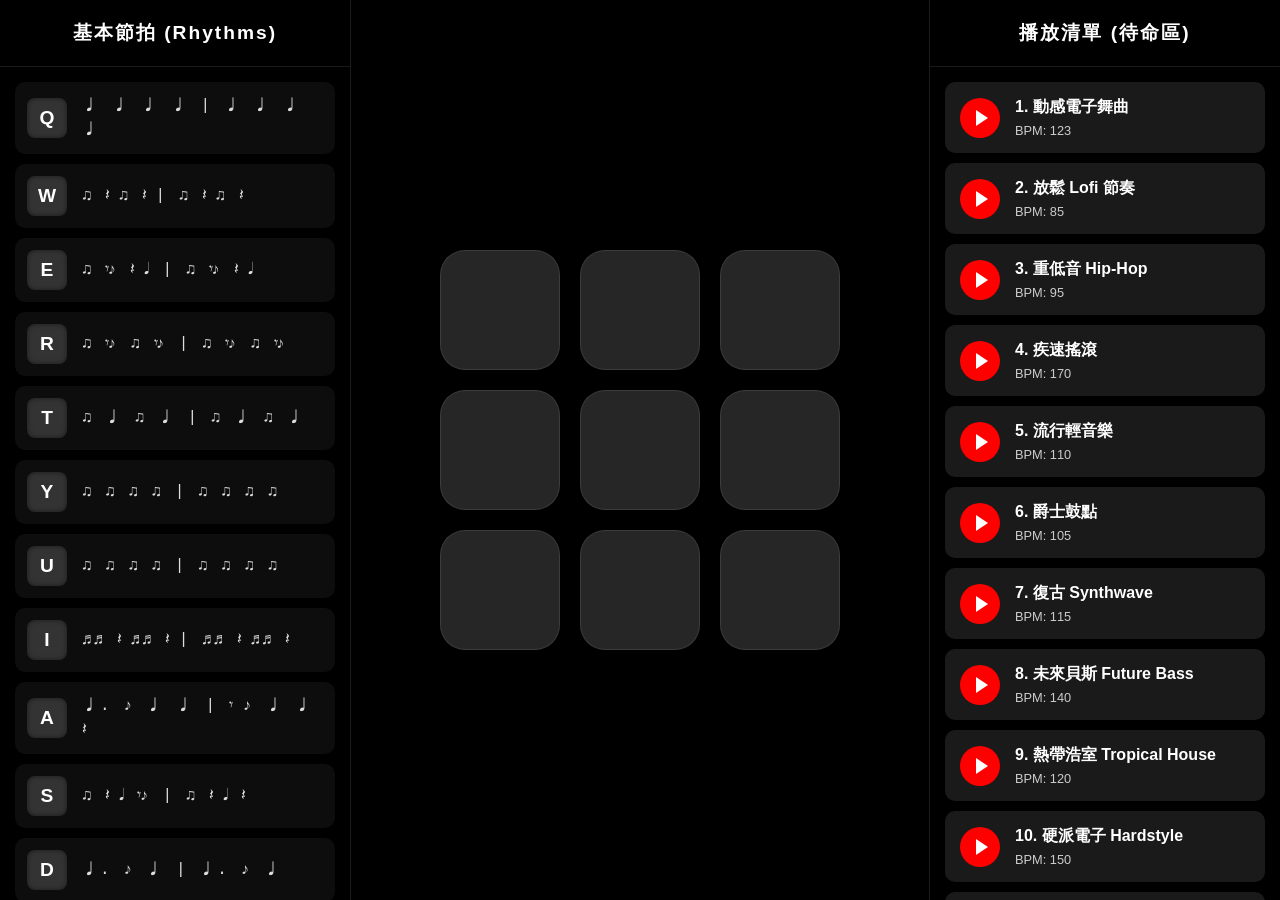
==== index.html @ 3676dd66 "Add files via upload" ====
<!DOCTYPE html>
<html lang="zh-TW">
<head>
    <meta charset="UTF-8">
    <meta name="viewport" content="width=device-width, initial-scale=1.0">
    <title>九宮格互動網頁 - Web Audio API (150% 音量增強)</title>
    <style>
        :root {
            --loop-duration: 4s; 
            --scale-unit: 0.025; 
        }

        body {
            margin: 0;
            padding: 0;
            height: 100vh;
            display: flex; 
            justify-content: space-between; 
            background-color: #000; 
            font-family: sans-serif;
            overflow: hidden;
            position: relative;
        }

        #bg-video {
            position: absolute;
            top: 50%;
            left: 50%;
            min-width: 100%;
            min-height: 100%;
            width: auto;
            height: auto;
            transform: translateX(-50%) translateY(-50%);
            z-index: -2; 
            object-fit: cover; 
        }

        .video-overlay {
            position: absolute;
            top: 0;
            left: 0;
            width: 100%;
            height: 100%;
            background-color: rgba(0, 0, 0, 0.65); 
            z-index: -1; 
        }

        .sidebar {
            width: 350px;
            background-color: rgba(0, 0, 0, 0.5);
            backdrop-filter: blur(10px);
            display: flex;
            flex-direction: column;
            z-index: 1;
        }

        .sidebar-left { border-right: 1px solid rgba(255, 255, 255, 0.1); }
        .sidebar-right { border-left: 1px solid rgba(255, 255, 255, 0.1); }

        .sidebar-header {
            padding: 20px;
            color: white;
            font-size: 1.2rem;
            font-weight: bold;
            border-bottom: 1px solid rgba(255, 255, 255, 0.1);
            text-align: center;
            letter-spacing: 2px;
        }

        .scroll-list {
            flex: 1; 
            overflow-y: auto; 
            overflow-x: hidden; 
            padding: 15px;
        }
        .scroll-list::-webkit-scrollbar { width: 8px; }
        .scroll-list::-webkit-scrollbar-thumb { background: rgba(255, 255, 255, 0.3); border-radius: 4px; }
        .scroll-list::-webkit-scrollbar-track { background: transparent; }

        .rhythm-item {
            display: flex;
            align-items: center;
            padding: 12px;
            margin-bottom: 10px;
            background-color: rgba(255, 255, 255, 0.05);
            border-radius: 10px;
        }

        .rhythm-key {
            width: 40px;
            height: 40px;
            background-color: #333; 
            color: white;           
            border-radius: 8px;
            display: flex;
            justify-content: center;
            align-items: center;
            font-weight: bold;
            font-size: 1.2rem;
            flex-shrink: 0;
            margin-right: 15px;
            transition: all 0.2s;
            box-shadow: inset 0 0 5px rgba(0,0,0,0.5);
        }

        .rhythm-notes {
            color: #ddd;
            font-size: 1rem;          
            letter-spacing: 2px;        
            white-space: normal;        
            word-wrap: break-word;      
            font-family: "Segoe UI Symbol", "Apple Symbols", "Courier New", Courier, monospace;
            line-height: 1.5;           
        }

        .playlist-item {
            display: flex; align-items: center; padding: 15px; margin-bottom: 10px;
            background-color: rgba(255, 255, 255, 0.1); border-radius: 10px; transition: 0.2s;
        }
        .playlist-item:hover { background-color: rgba(255, 255, 255, 0.2); }
        .playlist-item.armed { background-color: rgba(255, 215, 0, 0.2); border: 1px solid #FFD700; }

        .play-btn {
            width: 40px; height: 40px; background-color: #FF0000; border-radius: 50%;
            display: flex; justify-content: center; align-items: center; cursor: pointer; border: none; margin-right: 15px;
        }
        .play-btn:active { transform: scale(0.9); }
        .play-btn::after {
            content: ''; border-style: solid; border-width: 8px 0 8px 12px;
            border-color: transparent transparent transparent white; margin-left: 4px; 
        }
        .song-info { color: white; display: flex; flex-direction: column; gap: 5px; }
        .song-title { font-weight: bold; font-size: 1rem; }
        .song-bpm { font-size: 0.8rem; color: #ccc; }

        .main-workspace {
            flex: 1; 
            display: flex;
            justify-content: center;
            align-items: center;
            z-index: 1;
        }

        .grid-container { display: grid; grid-template-columns: repeat(3, 120px); grid-template-rows: repeat(3, 120px); gap: 20px; }
        .box {
            background-color: rgba(255, 255, 255, 0.15); border-radius: 25px; transition: background-color 0.1s; 
            backdrop-filter: blur(8px); border: 1px solid rgba(255, 255, 255, 0.1); 
        }
        .box.active {
            background-color: #FFD700; box-shadow: 0 0 20px rgba(255, 215, 0, 0.5); border: none;
            animation-duration: var(--loop-duration);
            animation-iteration-count: infinite;
            animation-timing-function: linear;
        }
    </style>
</head>
<body>

    <video id="bg-video" autoplay loop muted playsinline>
        <source src="background.mp4" type="video/mp4">
    </video>
    <div class="video-overlay"></div>

    <div class="sidebar sidebar-left">
        <div class="sidebar-header">基本節拍 (Rhythms)</div>
        <div class="scroll-list" id="rhythm-list-container">
        </div>
    </div>

    <div class="main-workspace">
        <div class="grid-container">
            <div class="box" id="box-1"></div><div class="box" id="box-2"></div><div class="box" id="box-3"></div>
            <div class="box" id="box-4"></div><div class="box" id="box-5"></div><div class="box" id="box-6"></div>
            <div class="box" id="box-7"></div><div class="box" id="box-8"></div><div class="box" id="box-9"></div>
        </div>
    </div>

    <div class="sidebar sidebar-right">
        <div class="sidebar-header">播放清單 (待命區)</div>
        <div class="scroll-list" id="playlist-container">
        </div>
    </div>

    <script>
        const musicData = [
            { id: 1, title: "動感電子舞曲", bpm: 123, file: "Music1.mp3" },
            { id: 2, title: "放鬆 Lofi 節奏", bpm: 85, file: "Music2.mp3" },
            { id: 3, title: "重低音 Hip-Hop", bpm: 95, file: "Music3.mp3" },
            { id: 4, title: "疾速搖滾", bpm: 170, file: "Music4.mp3" },
            { id: 5, title: "流行輕音樂", bpm: 110, file: "Music5.mp3" },
            { id: 6, title: "爵士鼓點", bpm: 105, file: "Music6.mp3" },
            { id: 7, title: "復古 Synthwave", bpm: 115, file: "Music7.mp3" },
            { id: 8, title: "未來貝斯 Future Bass", bpm: 140, file: "Music8.mp3" },
            { id: 9, title: "熱帶浩室 Tropical House", bpm: 120, file: "Music9.mp3" },
            { id: 10, title: "硬派電子 Hardstyle", bpm: 150, file: "Music10.mp3" },
            { id: 11, title: "環境音 Ambient", bpm: 70, file: "Music11.mp3" },
            { id: 12, title: "R&B 節奏", bpm: 90, file: "Music12.mp3" },
            { id: 13, title: "拉丁 Reggaeton", bpm: 98, file: "Music13.mp3" },
            { id: 14, title: "快節奏 Trance", bpm: 138, file: "Music14.mp3" },
            { id: 15, title: "原聲吉他指彈", bpm: 100, file: "Music15.mp3" }
        ];

        const rhythmData = {
            'Q': { beats: [0, 1, 2, 3, 4, 5, 6, 7], notes: "♩ ♩ ♩ ♩ | ♩ ♩ ♩ ♩" },
            'W': { beats: [0, 0.5, 2, 2.5, 4, 4.5, 6, 6.5], notes: "♫ 𝄽 ♫ 𝄽 | ♫ 𝄽 ♫ 𝄽" },
            'E': { beats: [0, 0.5, 1.5, 3, 4, 4.5, 5.5, 7], notes: "♫ 𝄾♪ 𝄽 ♩ | ♫ 𝄾♪ 𝄽 ♩" },
            'R': { beats: [0, 0.5, 1.5, 2, 2.5, 3.5, 4, 4.5, 5.5, 6, 6.5, 7.5], notes: "♫ 𝄾♪ ♫ 𝄾♪ | ♫ 𝄾♪ ♫ 𝄾♪" },
            'T': { beats: [0, 0.5, 1, 2, 2.5, 3, 4, 4.5, 5, 6, 6.5, 7], notes: "♫ ♩ ♫ ♩ | ♫ ♩ ♫ ♩" },
            'Y': { beats: [0, 0.5, 1, 2, 2.5, 3, 4, 4.5, 4, 5, 6, 6.5, 7], notes: "♫ ♫ ♫ ♫ | ♫ ♫ ♫ ♫" },
            'U': { beats: [0, 0.5, 1, 1.5, 2, 2.5, 3, 3.5, 4, 4.5, 5, 5.5, 6, 6.5, 7, 7.5], notes: "♫ ♫ ♫ ♫ | ♫ ♫ ♫ ♫" },
            'I': { beats: [0, 0.25, 0.5, 0.75, 2, 2.25, 2.5, 2.75, 4, 4.25, 4.5, 4.75, 6, 6.25, 6.5, 6.75], notes: "♬♬ 𝄽 ♬♬ 𝄽 | ♬♬ 𝄽 ♬♬ 𝄽" },

            'A': { beats: [0, 1.5, 2, 3, 4.5, 5, 6], notes: "♩. ♪ ♩ ♩ | 𝄾 ♪ ♩ ♩ 𝄽" },
            'S': { beats: [0, 0.5, 2, 3.5, 4, 4.5, 6], notes: "♫ 𝄽 ♩ 𝄾♪ | ♫ 𝄽 ♩ 𝄽" },
            'D': { beats: [0, 1.5, 2.5, 4, 5.5, 6.5], notes: "♩. ♪ ♩ | ♩. ♪ ♩" },
            'F': { beats: [0, 2, 3.5, 4, 6, 7.5], notes: "♩ 𝄽 ♩ 𝄾♪ | ♩ 𝄽 ♩ 𝄾♪" },
            'G': { beats: [0, 3, 3.5, 4.5, 5, 6], notes: "𝅗𝅥. ♫ | 𝄾 ♪ ♩ ♩ 𝄽" },
            'H': { beats: [0, 1.5, 3, 4, 5.5, 7], notes: "♩. ♩. ♩ | ♩. ♩. ♩" },
            'J': { beats: [0, 2, 4, 6], notes: "𝅗𝅥   𝅗𝅥   | 𝅗𝅥   𝅗𝅥" },
            'K': { beats: [0, 3, 4, 7], notes: "♩ 𝄽 𝄽 ♩ | ♩ 𝄽 𝄽 ♩" }
        };

        const allowedKeys = Object.keys(rhythmData); 

        function injectPatternCSS() {
            const pulseCurve = [1, 9, 6, 4, 3, 2, 2, 1, 1, 1];
            const pulseTimePoints = [0, 11, 22, 33, 44, 55, 66, 77, 88, 100];
            let css = '';

            for (const [key, data] of Object.entries(rhythmData)) {
                css += `@keyframes pattern-${key} {\n`;
                let frames = [];
                frames.push({ pct: 0, val: 1 }); 
                
                const pulseDurationPct = 100 / 16; 
                
                data.beats.forEach(beat => {
                    let startPct = (beat / 8) * 100; 
                    pulseTimePoints.forEach((p, idx) => {
                        let pct = startPct + (p / 100) * pulseDurationPct;
                        frames.push({ pct: pct, val: pulseCurve[idx] });
                    });
                });
                
                frames.push({ pct: 100, val: 1 }); 
                frames.sort((a, b) => a.pct - b.pct);
                frames.forEach(f => {
                    css += `  ${f.pct.toFixed(3)}% { transform: scale(calc(1 + (${f.val} - 1) * var(--scale-unit))); }\n`;
                });
                css += `}\n`;
            }
            const styleSheet = document.createElement("style");
            styleSheet.innerText = css;
            document.head.appendChild(styleSheet);
        }
        injectPatternCSS(); 

        const bgVideo = document.getElementById('bg-video');
        const playlistContainer = document.getElementById('playlist-container');
        const rhythmListContainer = document.getElementById('rhythm-list-container');
        
        // ==========================================
        // ▼▼▼ 新增：Web Audio API 音效引擎 ▼▼▼
        // ==========================================
        const audioCtx = new (window.AudioContext || window.webkitAudioContext)();
        let clapBuffer = null;
        let capitalBuffer = null;

        // 非同步讀取並解碼 WAV 檔案
        async function loadSound(url) {
            try {
                const response = await fetch(url);
                const arrayBuffer = await response.arrayBuffer();
                return await audioCtx.decodeAudioData(arrayBuffer);
            } catch (e) {
                console.error(`無法載入音效 ${url}:`, e);
                return null;
            }
        }

        // 預先載入兩個音效檔進記憶體
        loadSound('Clap.wav').then(buffer => clapBuffer = buffer);
        loadSound('Capital.wav').then(buffer => capitalBuffer = buffer);

        // 使用 Web Audio API 播放音效 (可突破 100% 音量，且零延遲)
        function playHit(isAccent) {
            const buffer = isAccent ? capitalBuffer : clapBuffer;
            if (!buffer) return; // 如果還沒載入完畢則忽略

            // 建立一個音源節點
            const source = audioCtx.createBufferSource();
            source.buffer = buffer;

            // 建立一個增益節點 (Gain Node) 來控制音量
            const gainNode = audioCtx.createGain();
            // --- 重點：將音量設定為 1.5 (即 150%) ---
            gainNode.gain.value = 1.5; 

            // 串接：音源 -> 增益節點 -> 輸出(喇叭)
            source.connect(gainNode);
            gainNode.connect(audioCtx.destination);
            
            // 立即播放
            source.start(0);
        }
        // ==========================================
        // ▲▲▲ Web Audio API 引擎結束 ▲▲▲
        // ==========================================
        
        let masterStartTime = null; 
        let isPlaying = false;      
        let currentBPM = 120; 
        let currentPattern = 'Q'; 
        let queuedPattern = null; 
        
        let lastLoopIndexForVisual = 0;   
        let lastLoopIndexForAudio = -1;   
        let lastPlayedBeatIndex = -1;     
        
        bgVideo.playbackRate = currentBPM / 122;
        let armedSongInfo = null; 
        let audioPlayer = new Audio(); 

        function initRhythmList() {
            for (const [key, data] of Object.entries(rhythmData)) {
                const itemDiv = document.createElement('div');
                itemDiv.className = 'rhythm-item';
                itemDiv.innerHTML = `
                    <div class="rhythm-key" id="rhythm-key-${key}">${key}</div>
                    <div class="rhythm-notes">${data.notes}</div>
                `;
                rhythmListContainer.appendChild(itemDiv);
            }
        }

        function initPlaylist() {
            musicData.forEach((song, index) => {
                const itemDiv = document.createElement('div');
                itemDiv.className = 'playlist-item';
                itemDiv.id = `playlist-item-${song.id}`;
                itemDiv.innerHTML = `
                    <button class="play-btn" onclick="armSong(${index})"></button>
                    <div class="song-info">
                        <span class="song-title">${song.id}. ${song.title}</span>
                        <span class="song-bpm">BPM: ${song.bpm}</span>
                    </div>
                `;
                playlistContainer.appendChild(itemDiv);
            });
        }

        function updateRhythmUI() {
            document.querySelectorAll('.rhythm-key').forEach(el => {
                el.style.backgroundColor = '#333';
                el.style.color = 'white';
                el.style.boxShadow = 'inset 0 0 5px rgba(0,0,0,0.5)';
            });

            if (isPlaying) {
                const currentEl = document.getElementById(`rhythm-key-${currentPattern}`);
                if (currentEl) {
                    currentEl.style.backgroundColor = '#FFD700'; 
                    currentEl.style.color = '#000';
                    currentEl.style.boxShadow = '0 0 15px rgba(255,215,0,0.6)';
                }
            }

            if (queuedPattern) {
                const queuedEl = document.getElementById(`rhythm-key-${queuedPattern}`);
                if (queuedEl) {
                    queuedEl.style.backgroundColor = '#00FFFF'; 
                    queuedEl.style.color = '#000';
                    queuedEl.style.boxShadow = '0 0 15px rgba(0,255,255,0.6)';
                }
            }
        }

        function armSong(index) {
            const song = musicData[index];
            resetApp(); 
            armedSongInfo = song;
            audioPlayer.src = song.file;
            audioPlayer.load();

            currentBPM = song.bpm;
            const secondsPerBeat = 60 / currentBPM;
            const loopDuration = secondsPerBeat * 8;
            document.documentElement.style.setProperty('--loop-duration', `${loopDuration}s`);

            bgVideo.playbackRate = currentBPM / 122;
            document.querySelectorAll('.playlist-item').forEach(el => el.classList.remove('armed'));
            document.getElementById(`playlist-item-${song.id}`).classList.add('armed');
        }

        function resetApp() {
            isPlaying = false;       
            masterStartTime = null;  
            currentPattern = 'Q';
            queuedPattern = null;
            
            lastLoopIndexForVisual = 0;
            lastLoopIndexForAudio = -1;
            lastPlayedBeatIndex = -1;
            
            updateRhythmUI(); 

            audioPlayer.pause();
            audioPlayer.currentTime = 0;
            
            const allBoxes = document.querySelectorAll('.box');
            allBoxes.forEach(box => {
                box.classList.remove('active');
                box.style.animationName = '';
                box.style.animationDelay = '0s'; 
            });
        }

        initRhythmList();
        initPlaylist();
        updateRhythmUI(); 

        function rhythmLoopCheck() {
            if (isPlaying) {
                const now = performance.now();
                const elapsedSeconds = (now - masterStartTime) / 1000;
                const secondsPerBeat = 60 / currentBPM;
                const loopDuration = secondsPerBeat * 8; 
                
                const currentLoopIndex = Math.floor(elapsedSeconds / loopDuration);
                const currentBeatInLoop = (elapsedSeconds % loopDuration) / secondsPerBeat;

                if (currentLoopIndex > lastLoopIndexForVisual) {
                    lastLoopIndexForVisual = currentLoopIndex;
                    
                    if (queuedPattern && queuedPattern !== currentPattern) {
                        currentPattern = queuedPattern;
                        queuedPattern = null;
                        
                        updateRhythmUI(); 

                        const activeBox = document.querySelector('.box.active');
                        if (activeBox) {
                            activeBox.style.animationName = `pattern-${currentPattern}`;
                            const currentPhase = elapsedSeconds % loopDuration;
                            activeBox.style.animationDelay = `-${currentPhase}s`;
                        }
                    }
                }

                if (currentLoopIndex > lastLoopIndexForAudio) {
                    lastLoopIndexForAudio = currentLoopIndex;
                    lastPlayedBeatIndex = -1; 
                }

                const beats = rhythmData[currentPattern].beats;
                for (let i = lastPlayedBeatIndex + 1; i < beats.length; i++) {
                    if (currentBeatInLoop >= beats[i]) {
                        
                        const isAccent = (i === 0);
                        playHit(isAccent);
                        
                        lastPlayedBeatIndex = i; 
                    } else {
                        break; 
                    }
                }
            }
            requestAnimationFrame(rhythmLoopCheck); 
        }
        requestAnimationFrame(rhythmLoopCheck); 

        document.addEventListener('keydown', function(event) {
            const keyStr = event.key.toUpperCase(); 
            
            if (keyStr === '0') {
                resetApp();
                return; 
            }

            if (keyStr >= '1' && keyStr <= '9') {
                // 為了符合瀏覽器的自動播放政策，必須在使用者互動時解除 AudioContext 的暫停狀態
                if (audioCtx.state === 'suspended') {
                    audioCtx.resume();
                }

                const targetBox = document.getElementById('box-' + keyStr);
                if (targetBox && targetBox.classList.contains('active')) return; 

                if (!isPlaying) {
                    isPlaying = true;
                    masterStartTime = performance.now(); 
                    
                    lastLoopIndexForAudio = -1;
                    lastPlayedBeatIndex = -1;
                    
                    updateRhythmUI(); 
                    
                    if (armedSongInfo) {
                        audioPlayer.play().catch(e => console.log("音樂播放受阻：", e));
                    }
                }

                const allBoxes = document.querySelectorAll('.box');
                allBoxes.forEach(box => {
                    box.classList.remove('active');
                    box.style.animationName = '';
                    box.style.animationDelay = '0s'; 
                });

                if (targetBox) {
                    const now = performance.now();
                    const elapsedSeconds = (now - masterStartTime) / 1000;
                    const loopDuration = (60 / currentBPM) * 8;
                    const currentPhase = elapsedSeconds % loopDuration;
                    
                    targetBox.style.animationName = `pattern-${currentPattern}`;
                    targetBox.style.animationDelay = `-${currentPhase}s`;
                    targetBox.classList.add('active');
                }
                return;
            }

            if (allowedKeys.includes(keyStr)) {
                if (!isPlaying) return;

                if (keyStr === currentPattern) {
                    queuedPattern = null;
                } else {
                    queuedPattern = keyStr;
                }
                updateRhythmUI(); 
            }
        });
    </script>
</body>
</html>
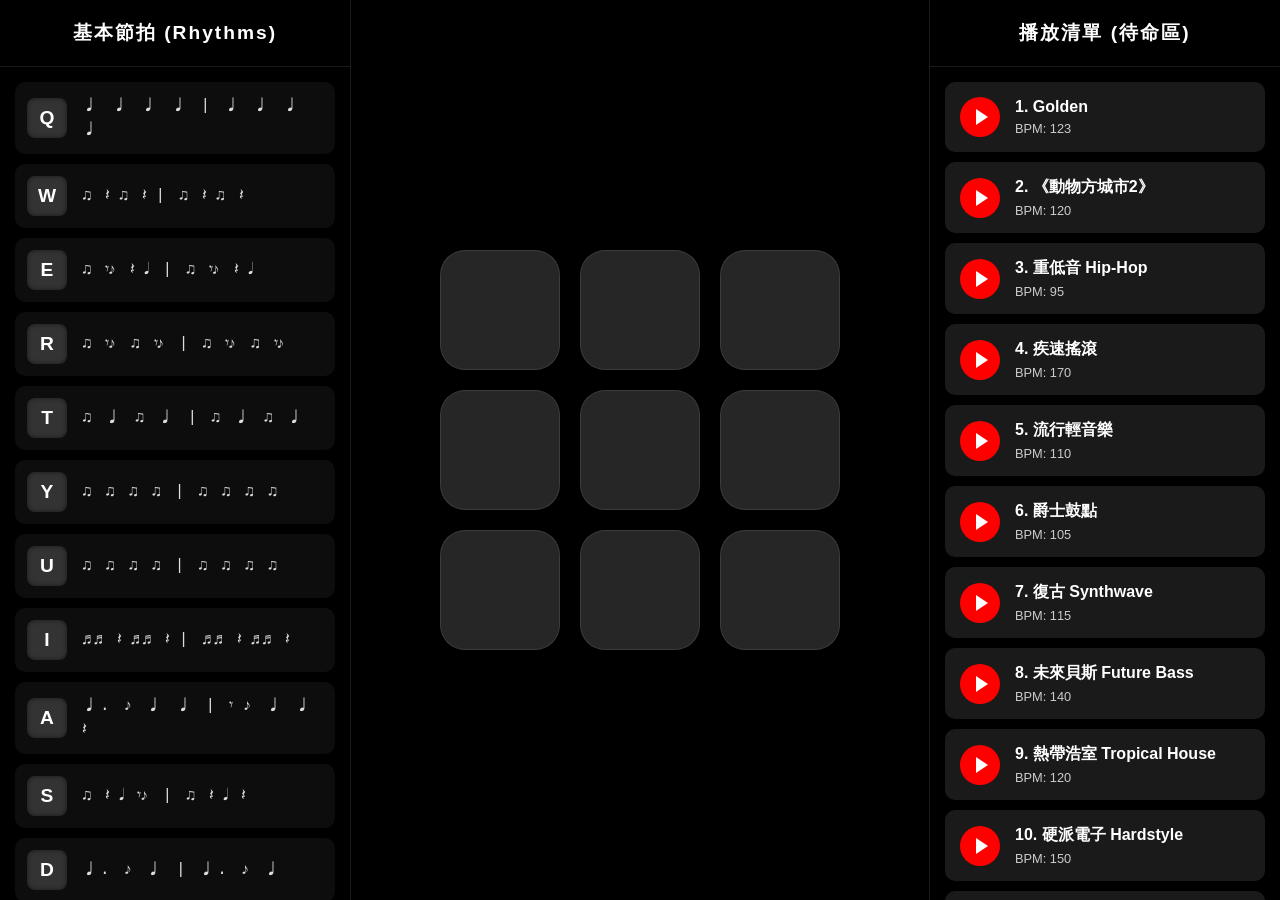
==== commit 1b8e6784: "Add files via upload" ====
--- a/index.html
+++ b/index.html
@@ -183,8 +183,8 @@
 
     <script>
         const musicData = [
-            { id: 1, title: "動感電子舞曲", bpm: 123, file: "Music1.mp3" },
-            { id: 2, title: "放鬆 Lofi 節奏", bpm: 85, file: "Music2.mp3" },
+            { id: 1, title: "Golden", bpm: 123, file: "Music1.mp3" },
+            { id: 2, title: "《動物方城市2》", bpm: 120, file: "Music2.mp3" },
             { id: 3, title: "重低音 Hip-Hop", bpm: 95, file: "Music3.mp3" },
             { id: 4, title: "疾速搖滾", bpm: 170, file: "Music4.mp3" },
             { id: 5, title: "流行輕音樂", bpm: 110, file: "Music5.mp3" },
@@ -206,7 +206,7 @@
             'E': { beats: [0, 0.5, 1.5, 3, 4, 4.5, 5.5, 7], notes: "♫ 𝄾♪ 𝄽 ♩ | ♫ 𝄾♪ 𝄽 ♩" },
             'R': { beats: [0, 0.5, 1.5, 2, 2.5, 3.5, 4, 4.5, 5.5, 6, 6.5, 7.5], notes: "♫ 𝄾♪ ♫ 𝄾♪ | ♫ 𝄾♪ ♫ 𝄾♪" },
             'T': { beats: [0, 0.5, 1, 2, 2.5, 3, 4, 4.5, 5, 6, 6.5, 7], notes: "♫ ♩ ♫ ♩ | ♫ ♩ ♫ ♩" },
-            'Y': { beats: [0, 0.5, 1, 2, 2.5, 3, 4, 4.5, 4, 5, 6, 6.5, 7], notes: "♫ ♫ ♫ ♫ | ♫ ♫ ♫ ♫" },
+            'Y': { beats: [0, 0.75, 1.25, 1.75, 2.25, 2.75, 4, 4.75, 5.25, 5.75, 6.25, 6.75,], notes: "♫ ♫ ♫ ♫ | ♫ ♫ ♫ ♫" },
             'U': { beats: [0, 0.5, 1, 1.5, 2, 2.5, 3, 3.5, 4, 4.5, 5, 5.5, 6, 6.5, 7, 7.5], notes: "♫ ♫ ♫ ♫ | ♫ ♫ ♫ ♫" },
             'I': { beats: [0, 0.25, 0.5, 0.75, 2, 2.25, 2.5, 2.75, 4, 4.25, 4.5, 4.75, 6, 6.25, 6.5, 6.75], notes: "♬♬ 𝄽 ♬♬ 𝄽 | ♬♬ 𝄽 ♬♬ 𝄽" },
 
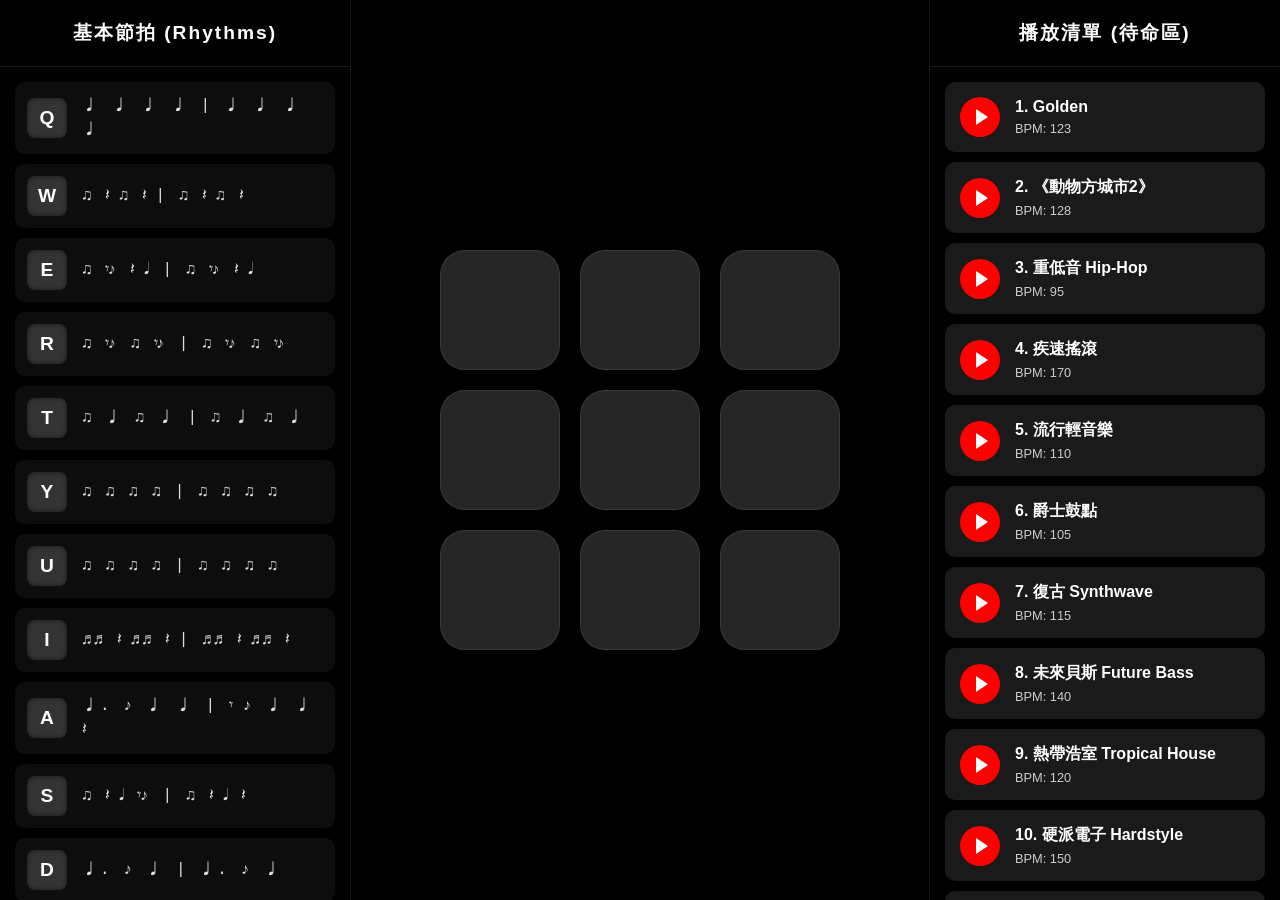
==== commit 27340b8c: "Update index.html" ====
--- a/index.html
+++ b/index.html
@@ -184,7 +184,7 @@
     <script>
         const musicData = [
             { id: 1, title: "Golden", bpm: 123, file: "Music1.mp3" },
-            { id: 2, title: "《動物方城市2》", bpm: 120, file: "Music2.mp3" },
+            { id: 2, title: "《動物方城市2》", bpm: 128, file: "Music2.mp3" },
             { id: 3, title: "重低音 Hip-Hop", bpm: 95, file: "Music3.mp3" },
             { id: 4, title: "疾速搖滾", bpm: 170, file: "Music4.mp3" },
             { id: 5, title: "流行輕音樂", bpm: 110, file: "Music5.mp3" },
@@ -533,4 +533,4 @@
         });
     </script>
 </body>
-</html>+</html>
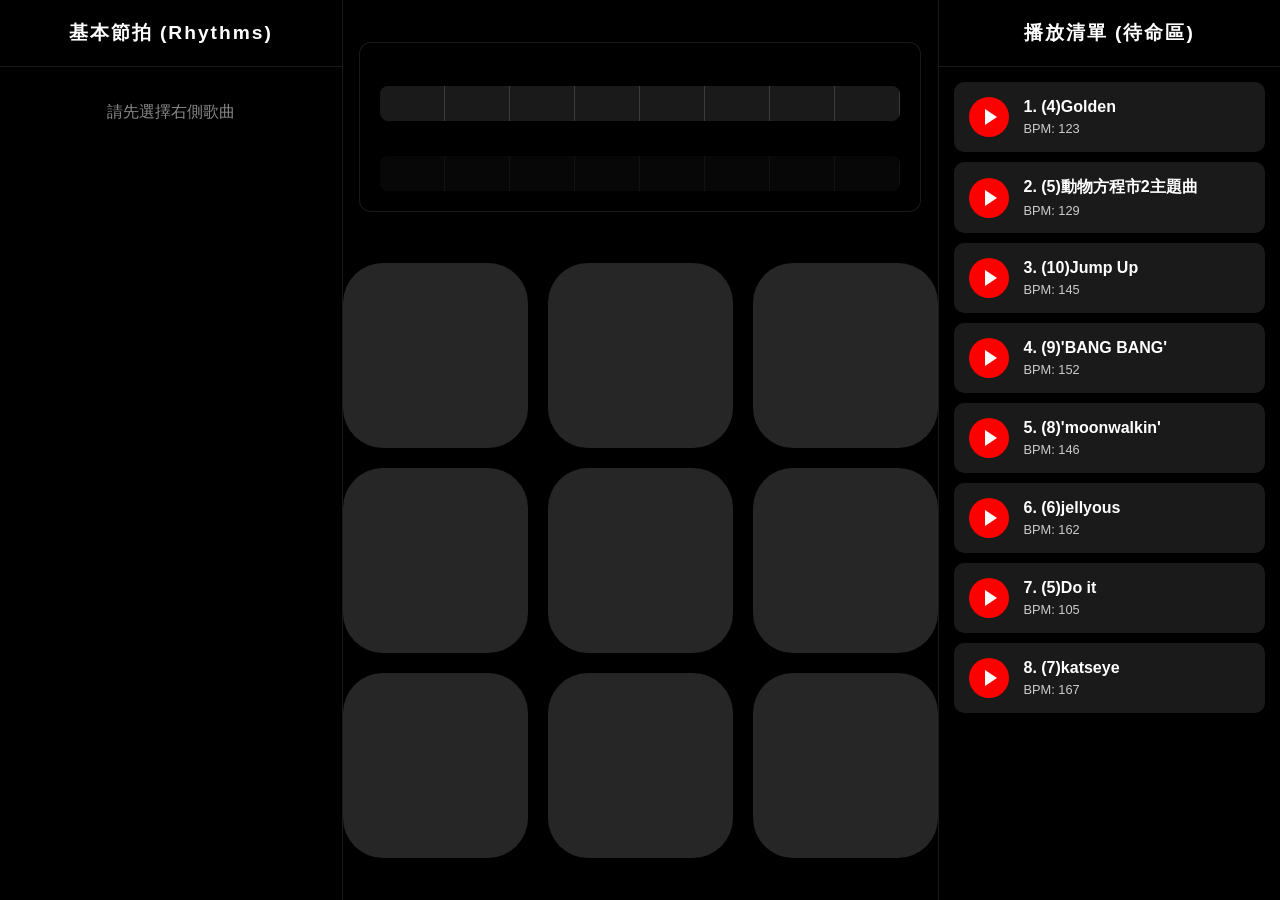
==== commit 367eafb1: "Add files via upload" ====
--- a/index.html
+++ b/index.html
@@ -3,156 +3,9 @@
 <head>
     <meta charset="UTF-8">
     <meta name="viewport" content="width=device-width, initial-scale=1.0">
-    <title>九宮格互動網頁 - Web Audio API (150% 音量增強)</title>
-    <style>
-        :root {
-            --loop-duration: 4s; 
-            --scale-unit: 0.025; 
-        }
-
-        body {
-            margin: 0;
-            padding: 0;
-            height: 100vh;
-            display: flex; 
-            justify-content: space-between; 
-            background-color: #000; 
-            font-family: sans-serif;
-            overflow: hidden;
-            position: relative;
-        }
-
-        #bg-video {
-            position: absolute;
-            top: 50%;
-            left: 50%;
-            min-width: 100%;
-            min-height: 100%;
-            width: auto;
-            height: auto;
-            transform: translateX(-50%) translateY(-50%);
-            z-index: -2; 
-            object-fit: cover; 
-        }
-
-        .video-overlay {
-            position: absolute;
-            top: 0;
-            left: 0;
-            width: 100%;
-            height: 100%;
-            background-color: rgba(0, 0, 0, 0.65); 
-            z-index: -1; 
-        }
-
-        .sidebar {
-            width: 350px;
-            background-color: rgba(0, 0, 0, 0.5);
-            backdrop-filter: blur(10px);
-            display: flex;
-            flex-direction: column;
-            z-index: 1;
-        }
-
-        .sidebar-left { border-right: 1px solid rgba(255, 255, 255, 0.1); }
-        .sidebar-right { border-left: 1px solid rgba(255, 255, 255, 0.1); }
-
-        .sidebar-header {
-            padding: 20px;
-            color: white;
-            font-size: 1.2rem;
-            font-weight: bold;
-            border-bottom: 1px solid rgba(255, 255, 255, 0.1);
-            text-align: center;
-            letter-spacing: 2px;
-        }
-
-        .scroll-list {
-            flex: 1; 
-            overflow-y: auto; 
-            overflow-x: hidden; 
-            padding: 15px;
-        }
-        .scroll-list::-webkit-scrollbar { width: 8px; }
-        .scroll-list::-webkit-scrollbar-thumb { background: rgba(255, 255, 255, 0.3); border-radius: 4px; }
-        .scroll-list::-webkit-scrollbar-track { background: transparent; }
-
-        .rhythm-item {
-            display: flex;
-            align-items: center;
-            padding: 12px;
-            margin-bottom: 10px;
-            background-color: rgba(255, 255, 255, 0.05);
-            border-radius: 10px;
-        }
-
-        .rhythm-key {
-            width: 40px;
-            height: 40px;
-            background-color: #333; 
-            color: white;           
-            border-radius: 8px;
-            display: flex;
-            justify-content: center;
-            align-items: center;
-            font-weight: bold;
-            font-size: 1.2rem;
-            flex-shrink: 0;
-            margin-right: 15px;
-            transition: all 0.2s;
-            box-shadow: inset 0 0 5px rgba(0,0,0,0.5);
-        }
-
-        .rhythm-notes {
-            color: #ddd;
-            font-size: 1rem;          
-            letter-spacing: 2px;        
-            white-space: normal;        
-            word-wrap: break-word;      
-            font-family: "Segoe UI Symbol", "Apple Symbols", "Courier New", Courier, monospace;
-            line-height: 1.5;           
-        }
-
-        .playlist-item {
-            display: flex; align-items: center; padding: 15px; margin-bottom: 10px;
-            background-color: rgba(255, 255, 255, 0.1); border-radius: 10px; transition: 0.2s;
-        }
-        .playlist-item:hover { background-color: rgba(255, 255, 255, 0.2); }
-        .playlist-item.armed { background-color: rgba(255, 215, 0, 0.2); border: 1px solid #FFD700; }
-
-        .play-btn {
-            width: 40px; height: 40px; background-color: #FF0000; border-radius: 50%;
-            display: flex; justify-content: center; align-items: center; cursor: pointer; border: none; margin-right: 15px;
-        }
-        .play-btn:active { transform: scale(0.9); }
-        .play-btn::after {
-            content: ''; border-style: solid; border-width: 8px 0 8px 12px;
-            border-color: transparent transparent transparent white; margin-left: 4px; 
-        }
-        .song-info { color: white; display: flex; flex-direction: column; gap: 5px; }
-        .song-title { font-weight: bold; font-size: 1rem; }
-        .song-bpm { font-size: 0.8rem; color: #ccc; }
-
-        .main-workspace {
-            flex: 1; 
-            display: flex;
-            justify-content: center;
-            align-items: center;
-            z-index: 1;
-        }
-
-        .grid-container { display: grid; grid-template-columns: repeat(3, 120px); grid-template-rows: repeat(3, 120px); gap: 20px; }
-        .box {
-            background-color: rgba(255, 255, 255, 0.15); border-radius: 25px; transition: background-color 0.1s; 
-            backdrop-filter: blur(8px); border: 1px solid rgba(255, 255, 255, 0.1); 
-        }
-        .box.active {
-            background-color: #FFD700; box-shadow: 0 0 20px rgba(255, 215, 0, 0.5); border: none;
-            animation-duration: var(--loop-duration);
-            animation-iteration-count: infinite;
-            animation-timing-function: linear;
-        }
-    </style>
+    <title>九宮格互動網頁 - 專業 Live 演出版</title>
+    <link rel="stylesheet" href="style.css">
+    <script src="app.js" defer></script>
 </head>
 <body>
 
@@ -164,14 +17,64 @@
     <div class="sidebar sidebar-left">
         <div class="sidebar-header">基本節拍 (Rhythms)</div>
         <div class="scroll-list" id="rhythm-list-container">
+            <div style="color: #888; text-align: center; margin-top: 20px; font-size: 0.9rem;">請先選擇右側歌曲</div>
         </div>
     </div>
 
     <div class="main-workspace">
+        <div class="sequencer-wrapper">
+            <div class="track-container">
+                <div class="track-label" id="track-current-label"></div>
+                <div class="track" id="track-current">
+                    <div class="playhead" id="playhead-current"></div>
+                    <div id="notes-current"></div>
+                </div>
+            </div>
+            <div class="track-container">
+                <div class="track-label" id="track-queued-label"></div>
+                <div class="track disabled" id="track-queued">
+                    <div id="notes-queued"></div>
+                </div>
+            </div>
+        </div>
+
         <div class="grid-container">
-            <div class="box" id="box-1"></div><div class="box" id="box-2"></div><div class="box" id="box-3"></div>
-            <div class="box" id="box-4"></div><div class="box" id="box-5"></div><div class="box" id="box-6"></div>
-            <div class="box" id="box-7"></div><div class="box" id="box-8"></div><div class="box" id="box-9"></div>
+            <div class="box-wrapper">
+                <div class="box" id="box-7"></div>
+                <div class="approach-container" id="approach-7"></div>
+            </div>
+            <div class="box-wrapper">
+                <div class="box" id="box-8"></div>
+                <div class="approach-container" id="approach-8"></div>
+            </div>
+            <div class="box-wrapper">
+                <div class="box" id="box-9"></div>
+                <div class="approach-container" id="approach-9"></div>
+            </div>
+            <div class="box-wrapper">
+                <div class="box" id="box-4"></div>
+                <div class="approach-container" id="approach-4"></div>
+            </div>
+            <div class="box-wrapper">
+                <div class="box" id="box-5"></div>
+                <div class="approach-container" id="approach-5"></div>
+            </div>
+            <div class="box-wrapper">
+                <div class="box" id="box-6"></div>
+                <div class="approach-container" id="approach-6"></div>
+            </div>
+            <div class="box-wrapper">
+                <div class="box" id="box-1"></div>
+                <div class="approach-container" id="approach-1"></div>
+            </div>
+            <div class="box-wrapper">
+                <div class="box" id="box-2"></div>
+                <div class="approach-container" id="approach-2"></div>
+            </div>
+            <div class="box-wrapper">
+                <div class="box" id="box-3"></div>
+                <div class="approach-container" id="approach-3"></div>
+            </div>
         </div>
     </div>
 
@@ -181,356 +84,5 @@
         </div>
     </div>
 
-    <script>
-        const musicData = [
-            { id: 1, title: "Golden", bpm: 123, file: "Music1.mp3" },
-            { id: 2, title: "《動物方城市2》", bpm: 128, file: "Music2.mp3" },
-            { id: 3, title: "重低音 Hip-Hop", bpm: 95, file: "Music3.mp3" },
-            { id: 4, title: "疾速搖滾", bpm: 170, file: "Music4.mp3" },
-            { id: 5, title: "流行輕音樂", bpm: 110, file: "Music5.mp3" },
-            { id: 6, title: "爵士鼓點", bpm: 105, file: "Music6.mp3" },
-            { id: 7, title: "復古 Synthwave", bpm: 115, file: "Music7.mp3" },
-            { id: 8, title: "未來貝斯 Future Bass", bpm: 140, file: "Music8.mp3" },
-            { id: 9, title: "熱帶浩室 Tropical House", bpm: 120, file: "Music9.mp3" },
-            { id: 10, title: "硬派電子 Hardstyle", bpm: 150, file: "Music10.mp3" },
-            { id: 11, title: "環境音 Ambient", bpm: 70, file: "Music11.mp3" },
-            { id: 12, title: "R&B 節奏", bpm: 90, file: "Music12.mp3" },
-            { id: 13, title: "拉丁 Reggaeton", bpm: 98, file: "Music13.mp3" },
-            { id: 14, title: "快節奏 Trance", bpm: 138, file: "Music14.mp3" },
-            { id: 15, title: "原聲吉他指彈", bpm: 100, file: "Music15.mp3" }
-        ];
-
-        const rhythmData = {
-            'Q': { beats: [0, 1, 2, 3, 4, 5, 6, 7], notes: "♩ ♩ ♩ ♩ | ♩ ♩ ♩ ♩" },
-            'W': { beats: [0, 0.5, 2, 2.5, 4, 4.5, 6, 6.5], notes: "♫ 𝄽 ♫ 𝄽 | ♫ 𝄽 ♫ 𝄽" },
-            'E': { beats: [0, 0.5, 1.5, 3, 4, 4.5, 5.5, 7], notes: "♫ 𝄾♪ 𝄽 ♩ | ♫ 𝄾♪ 𝄽 ♩" },
-            'R': { beats: [0, 0.5, 1.5, 2, 2.5, 3.5, 4, 4.5, 5.5, 6, 6.5, 7.5], notes: "♫ 𝄾♪ ♫ 𝄾♪ | ♫ 𝄾♪ ♫ 𝄾♪" },
-            'T': { beats: [0, 0.5, 1, 2, 2.5, 3, 4, 4.5, 5, 6, 6.5, 7], notes: "♫ ♩ ♫ ♩ | ♫ ♩ ♫ ♩" },
-            'Y': { beats: [0, 0.75, 1.25, 1.75, 2.25, 2.75, 4, 4.75, 5.25, 5.75, 6.25, 6.75,], notes: "♫ ♫ ♫ ♫ | ♫ ♫ ♫ ♫" },
-            'U': { beats: [0, 0.5, 1, 1.5, 2, 2.5, 3, 3.5, 4, 4.5, 5, 5.5, 6, 6.5, 7, 7.5], notes: "♫ ♫ ♫ ♫ | ♫ ♫ ♫ ♫" },
-            'I': { beats: [0, 0.25, 0.5, 0.75, 2, 2.25, 2.5, 2.75, 4, 4.25, 4.5, 4.75, 6, 6.25, 6.5, 6.75], notes: "♬♬ 𝄽 ♬♬ 𝄽 | ♬♬ 𝄽 ♬♬ 𝄽" },
-
-            'A': { beats: [0, 1.5, 2, 3, 4.5, 5, 6], notes: "♩. ♪ ♩ ♩ | 𝄾 ♪ ♩ ♩ 𝄽" },
-            'S': { beats: [0, 0.5, 2, 3.5, 4, 4.5, 6], notes: "♫ 𝄽 ♩ 𝄾♪ | ♫ 𝄽 ♩ 𝄽" },
-            'D': { beats: [0, 1.5, 2.5, 4, 5.5, 6.5], notes: "♩. ♪ ♩ | ♩. ♪ ♩" },
-            'F': { beats: [0, 2, 3.5, 4, 6, 7.5], notes: "♩ 𝄽 ♩ 𝄾♪ | ♩ 𝄽 ♩ 𝄾♪" },
-            'G': { beats: [0, 3, 3.5, 4.5, 5, 6], notes: "𝅗𝅥. ♫ | 𝄾 ♪ ♩ ♩ 𝄽" },
-            'H': { beats: [0, 1.5, 3, 4, 5.5, 7], notes: "♩. ♩. ♩ | ♩. ♩. ♩" },
-            'J': { beats: [0, 2, 4, 6], notes: "𝅗𝅥   𝅗𝅥   | 𝅗𝅥   𝅗𝅥" },
-            'K': { beats: [0, 3, 4, 7], notes: "♩ 𝄽 𝄽 ♩ | ♩ 𝄽 𝄽 ♩" }
-        };
-
-        const allowedKeys = Object.keys(rhythmData); 
-
-        function injectPatternCSS() {
-            const pulseCurve = [1, 9, 6, 4, 3, 2, 2, 1, 1, 1];
-            const pulseTimePoints = [0, 11, 22, 33, 44, 55, 66, 77, 88, 100];
-            let css = '';
-
-            for (const [key, data] of Object.entries(rhythmData)) {
-                css += `@keyframes pattern-${key} {\n`;
-                let frames = [];
-                frames.push({ pct: 0, val: 1 }); 
-                
-                const pulseDurationPct = 100 / 16; 
-                
-                data.beats.forEach(beat => {
-                    let startPct = (beat / 8) * 100; 
-                    pulseTimePoints.forEach((p, idx) => {
-                        let pct = startPct + (p / 100) * pulseDurationPct;
-                        frames.push({ pct: pct, val: pulseCurve[idx] });
-                    });
-                });
-                
-                frames.push({ pct: 100, val: 1 }); 
-                frames.sort((a, b) => a.pct - b.pct);
-                frames.forEach(f => {
-                    css += `  ${f.pct.toFixed(3)}% { transform: scale(calc(1 + (${f.val} - 1) * var(--scale-unit))); }\n`;
-                });
-                css += `}\n`;
-            }
-            const styleSheet = document.createElement("style");
-            styleSheet.innerText = css;
-            document.head.appendChild(styleSheet);
-        }
-        injectPatternCSS(); 
-
-        const bgVideo = document.getElementById('bg-video');
-        const playlistContainer = document.getElementById('playlist-container');
-        const rhythmListContainer = document.getElementById('rhythm-list-container');
-        
-        // ==========================================
-        // ▼▼▼ 新增：Web Audio API 音效引擎 ▼▼▼
-        // ==========================================
-        const audioCtx = new (window.AudioContext || window.webkitAudioContext)();
-        let clapBuffer = null;
-        let capitalBuffer = null;
-
-        // 非同步讀取並解碼 WAV 檔案
-        async function loadSound(url) {
-            try {
-                const response = await fetch(url);
-                const arrayBuffer = await response.arrayBuffer();
-                return await audioCtx.decodeAudioData(arrayBuffer);
-            } catch (e) {
-                console.error(`無法載入音效 ${url}:`, e);
-                return null;
-            }
-        }
-
-        // 預先載入兩個音效檔進記憶體
-        loadSound('Clap.wav').then(buffer => clapBuffer = buffer);
-        loadSound('Capital.wav').then(buffer => capitalBuffer = buffer);
-
-        // 使用 Web Audio API 播放音效 (可突破 100% 音量，且零延遲)
-        function playHit(isAccent) {
-            const buffer = isAccent ? capitalBuffer : clapBuffer;
-            if (!buffer) return; // 如果還沒載入完畢則忽略
-
-            // 建立一個音源節點
-            const source = audioCtx.createBufferSource();
-            source.buffer = buffer;
-
-            // 建立一個增益節點 (Gain Node) 來控制音量
-            const gainNode = audioCtx.createGain();
-            // --- 重點：將音量設定為 1.5 (即 150%) ---
-            gainNode.gain.value = 1.5; 
-
-            // 串接：音源 -> 增益節點 -> 輸出(喇叭)
-            source.connect(gainNode);
-            gainNode.connect(audioCtx.destination);
-            
-            // 立即播放
-            source.start(0);
-        }
-        // ==========================================
-        // ▲▲▲ Web Audio API 引擎結束 ▲▲▲
-        // ==========================================
-        
-        let masterStartTime = null; 
-        let isPlaying = false;      
-        let currentBPM = 120; 
-        let currentPattern = 'Q'; 
-        let queuedPattern = null; 
-        
-        let lastLoopIndexForVisual = 0;   
-        let lastLoopIndexForAudio = -1;   
-        let lastPlayedBeatIndex = -1;     
-        
-        bgVideo.playbackRate = currentBPM / 122;
-        let armedSongInfo = null; 
-        let audioPlayer = new Audio(); 
-
-        function initRhythmList() {
-            for (const [key, data] of Object.entries(rhythmData)) {
-                const itemDiv = document.createElement('div');
-                itemDiv.className = 'rhythm-item';
-                itemDiv.innerHTML = `
-                    <div class="rhythm-key" id="rhythm-key-${key}">${key}</div>
-                    <div class="rhythm-notes">${data.notes}</div>
-                `;
-                rhythmListContainer.appendChild(itemDiv);
-            }
-        }
-
-        function initPlaylist() {
-            musicData.forEach((song, index) => {
-                const itemDiv = document.createElement('div');
-                itemDiv.className = 'playlist-item';
-                itemDiv.id = `playlist-item-${song.id}`;
-                itemDiv.innerHTML = `
-                    <button class="play-btn" onclick="armSong(${index})"></button>
-                    <div class="song-info">
-                        <span class="song-title">${song.id}. ${song.title}</span>
-                        <span class="song-bpm">BPM: ${song.bpm}</span>
-                    </div>
-                `;
-                playlistContainer.appendChild(itemDiv);
-            });
-        }
-
-        function updateRhythmUI() {
-            document.querySelectorAll('.rhythm-key').forEach(el => {
-                el.style.backgroundColor = '#333';
-                el.style.color = 'white';
-                el.style.boxShadow = 'inset 0 0 5px rgba(0,0,0,0.5)';
-            });
-
-            if (isPlaying) {
-                const currentEl = document.getElementById(`rhythm-key-${currentPattern}`);
-                if (currentEl) {
-                    currentEl.style.backgroundColor = '#FFD700'; 
-                    currentEl.style.color = '#000';
-                    currentEl.style.boxShadow = '0 0 15px rgba(255,215,0,0.6)';
-                }
-            }
-
-            if (queuedPattern) {
-                const queuedEl = document.getElementById(`rhythm-key-${queuedPattern}`);
-                if (queuedEl) {
-                    queuedEl.style.backgroundColor = '#00FFFF'; 
-                    queuedEl.style.color = '#000';
-                    queuedEl.style.boxShadow = '0 0 15px rgba(0,255,255,0.6)';
-                }
-            }
-        }
-
-        function armSong(index) {
-            const song = musicData[index];
-            resetApp(); 
-            armedSongInfo = song;
-            audioPlayer.src = song.file;
-            audioPlayer.load();
-
-            currentBPM = song.bpm;
-            const secondsPerBeat = 60 / currentBPM;
-            const loopDuration = secondsPerBeat * 8;
-            document.documentElement.style.setProperty('--loop-duration', `${loopDuration}s`);
-
-            bgVideo.playbackRate = currentBPM / 122;
-            document.querySelectorAll('.playlist-item').forEach(el => el.classList.remove('armed'));
-            document.getElementById(`playlist-item-${song.id}`).classList.add('armed');
-        }
-
-        function resetApp() {
-            isPlaying = false;       
-            masterStartTime = null;  
-            currentPattern = 'Q';
-            queuedPattern = null;
-            
-            lastLoopIndexForVisual = 0;
-            lastLoopIndexForAudio = -1;
-            lastPlayedBeatIndex = -1;
-            
-            updateRhythmUI(); 
-
-            audioPlayer.pause();
-            audioPlayer.currentTime = 0;
-            
-            const allBoxes = document.querySelectorAll('.box');
-            allBoxes.forEach(box => {
-                box.classList.remove('active');
-                box.style.animationName = '';
-                box.style.animationDelay = '0s'; 
-            });
-        }
-
-        initRhythmList();
-        initPlaylist();
-        updateRhythmUI(); 
-
-        function rhythmLoopCheck() {
-            if (isPlaying) {
-                const now = performance.now();
-                const elapsedSeconds = (now - masterStartTime) / 1000;
-                const secondsPerBeat = 60 / currentBPM;
-                const loopDuration = secondsPerBeat * 8; 
-                
-                const currentLoopIndex = Math.floor(elapsedSeconds / loopDuration);
-                const currentBeatInLoop = (elapsedSeconds % loopDuration) / secondsPerBeat;
-
-                if (currentLoopIndex > lastLoopIndexForVisual) {
-                    lastLoopIndexForVisual = currentLoopIndex;
-                    
-                    if (queuedPattern && queuedPattern !== currentPattern) {
-                        currentPattern = queuedPattern;
-                        queuedPattern = null;
-                        
-                        updateRhythmUI(); 
-
-                        const activeBox = document.querySelector('.box.active');
-                        if (activeBox) {
-                            activeBox.style.animationName = `pattern-${currentPattern}`;
-                            const currentPhase = elapsedSeconds % loopDuration;
-                            activeBox.style.animationDelay = `-${currentPhase}s`;
-                        }
-                    }
-                }
-
-                if (currentLoopIndex > lastLoopIndexForAudio) {
-                    lastLoopIndexForAudio = currentLoopIndex;
-                    lastPlayedBeatIndex = -1; 
-                }
-
-                const beats = rhythmData[currentPattern].beats;
-                for (let i = lastPlayedBeatIndex + 1; i < beats.length; i++) {
-                    if (currentBeatInLoop >= beats[i]) {
-                        
-                        const isAccent = (i === 0);
-                        playHit(isAccent);
-                        
-                        lastPlayedBeatIndex = i; 
-                    } else {
-                        break; 
-                    }
-                }
-            }
-            requestAnimationFrame(rhythmLoopCheck); 
-        }
-        requestAnimationFrame(rhythmLoopCheck); 
-
-        document.addEventListener('keydown', function(event) {
-            const keyStr = event.key.toUpperCase(); 
-            
-            if (keyStr === '0') {
-                resetApp();
-                return; 
-            }
-
-            if (keyStr >= '1' && keyStr <= '9') {
-                // 為了符合瀏覽器的自動播放政策，必須在使用者互動時解除 AudioContext 的暫停狀態
-                if (audioCtx.state === 'suspended') {
-                    audioCtx.resume();
-                }
-
-                const targetBox = document.getElementById('box-' + keyStr);
-                if (targetBox && targetBox.classList.contains('active')) return; 
-
-                if (!isPlaying) {
-                    isPlaying = true;
-                    masterStartTime = performance.now(); 
-                    
-                    lastLoopIndexForAudio = -1;
-                    lastPlayedBeatIndex = -1;
-                    
-                    updateRhythmUI(); 
-                    
-                    if (armedSongInfo) {
-                        audioPlayer.play().catch(e => console.log("音樂播放受阻：", e));
-                    }
-                }
-
-                const allBoxes = document.querySelectorAll('.box');
-                allBoxes.forEach(box => {
-                    box.classList.remove('active');
-                    box.style.animationName = '';
-                    box.style.animationDelay = '0s'; 
-                });
-
-                if (targetBox) {
-                    const now = performance.now();
-                    const elapsedSeconds = (now - masterStartTime) / 1000;
-                    const loopDuration = (60 / currentBPM) * 8;
-                    const currentPhase = elapsedSeconds % loopDuration;
-                    
-                    targetBox.style.animationName = `pattern-${currentPattern}`;
-                    targetBox.style.animationDelay = `-${currentPhase}s`;
-                    targetBox.classList.add('active');
-                }
-                return;
-            }
-
-            if (allowedKeys.includes(keyStr)) {
-                if (!isPlaying) return;
-
-                if (keyStr === currentPattern) {
-                    queuedPattern = null;
-                } else {
-                    queuedPattern = keyStr;
-                }
-                updateRhythmUI(); 
-            }
-        });
-    </script>
 </body>
-</html>
+</html>
--- a/style.css
+++ b/style.css
@@ -0,0 +1,135 @@
+:root {
+    --loop-duration: 4s; 
+    --scale-unit: 0.025; 
+}
+
+body {
+    margin: 0; padding: 0; height: 100vh;
+    display: flex; justify-content: space-between; 
+    background-color: #000; font-family: sans-serif;
+    overflow: hidden; position: relative;
+}
+
+/* 背景與遮罩 */
+#bg-video {
+    position: absolute; top: 50%; left: 50%;
+    min-width: 100%; min-height: 100%; width: auto; height: auto;
+    transform: translateX(-50%) translateY(-50%); z-index: -2; object-fit: cover; 
+}
+.video-overlay {
+    position: absolute; top: 0; left: 0; width: 100%; height: 100%;
+    background-color: rgba(0, 0, 0, 0.65); z-index: -1; 
+}
+
+/* 左右側邊欄共用 */
+.sidebar { width: 350px; background-color: rgba(0, 0, 0, 0.5); backdrop-filter: blur(10px); display: flex; flex-direction: column; z-index: 1; }
+.sidebar-left { border-right: 1px solid rgba(255, 255, 255, 0.1); }
+.sidebar-right { border-left: 1px solid rgba(255, 255, 255, 0.1); }
+.sidebar-header { padding: 20px; color: white; font-size: 1.2rem; font-weight: bold; border-bottom: 1px solid rgba(255, 255, 255, 0.1); text-align: center; letter-spacing: 2px; }
+
+/* 卷軸樣式 */
+.scroll-list { flex: 1; overflow-y: auto; overflow-x: hidden; padding: 15px; }
+.scroll-list::-webkit-scrollbar { width: 8px; }
+.scroll-list::-webkit-scrollbar-thumb { background: rgba(255, 255, 255, 0.3); border-radius: 4px; }
+.scroll-list::-webkit-scrollbar-track { background: transparent; }
+
+/* 左側迷你時序圖樣式 */
+.rhythm-item { display: flex; align-items: center; padding: 12px; margin-bottom: 10px; background-color: rgba(255, 255, 255, 0.05); border-radius: 10px; }
+.rhythm-key { width: 40px; height: 40px; background-color: #333; color: white; border-radius: 8px; display: flex; justify-content: center; align-items: center; font-weight: bold; font-size: 1.2rem; flex-shrink: 0; margin-right: 15px; transition: all 0.2s; box-shadow: inset 0 0 5px rgba(0,0,0,0.5); }
+.mini-track { position: relative; flex: 1; height: 28px; background-color: rgba(255, 255, 255, 0.1); border-radius: 6px; overflow: hidden; background-image: repeating-linear-gradient(90deg, transparent, transparent calc(12.5% - 1px), rgba(255, 255, 255, 0.15) calc(12.5% - 1px), rgba(255, 255, 255, 0.15) 12.5%); }
+.mini-note-block { position: absolute; top: 20%; height: 60%; width: 6px; background-color: #ddd; border-radius: 2px; transform: translateX(-50%); box-shadow: 0 0 3px rgba(255,255,255,0.5); }
+
+/* 歌曲清單項目 (右側) */
+.playlist-item { display: flex; align-items: center; padding: 15px; margin-bottom: 10px; background-color: rgba(255, 255, 255, 0.1); border-radius: 10px; transition: 0.2s; }
+.playlist-item:hover { background-color: rgba(255, 255, 255, 0.2); }
+.playlist-item.armed { background-color: rgba(255, 215, 0, 0.2); border: 1px solid #FFD700; }
+.play-btn { width: 40px; height: 40px; background-color: #FF0000; border-radius: 50%; display: flex; justify-content: center; align-items: center; cursor: pointer; border: none; margin-right: 15px; }
+.play-btn:active { transform: scale(0.9); }
+.play-btn::after { content: ''; border-style: solid; border-width: 8px 0 8px 12px; border-color: transparent transparent transparent white; margin-left: 4px; }
+.song-info { color: white; display: flex; flex-direction: column; gap: 5px; }
+.song-title { font-weight: bold; font-size: 1rem; }
+.song-bpm { font-size: 0.8rem; color: #ccc; }
+
+/* 中央工作區 */
+.main-workspace { flex: 1; display: flex; flex-direction: column; justify-content: center; align-items: center; gap: 50px; z-index: 1; }
+
+/* ========================================== */
+/* 序列器 UI (已調窄、變細)                   */
+/* ========================================== */
+.sequencer-wrapper { width: 520px; display: flex; flex-direction: column; gap: 12px; background: rgba(0, 0, 0, 0.4); padding: 20px; border-radius: 12px; backdrop-filter: blur(5px); border: 1px solid rgba(255, 255, 255, 0.1); }
+.track-container { display: flex; flex-direction: column; gap: 4px; }
+.track-label { color: white; font-size: 1rem; font-weight: bold; letter-spacing: 2px; text-align: center; min-height: 1.2rem; }
+.track { position: relative; width: 100%; height: 35px; background-color: rgba(255, 255, 255, 0.1); border-radius: 8px; overflow: hidden; background-image: repeating-linear-gradient(90deg, transparent, transparent calc(12.5% - 1px), rgba(255, 255, 255, 0.15) calc(12.5% - 1px), rgba(255, 255, 255, 0.15) 12.5%); }
+.track.disabled { opacity: 0.3; }
+
+.note-block { position: absolute; top: 20%; height: 60%; width: 12px; border-radius: 4px; transform: translateX(-50%); }
+.note-current { background-color: #FFD700; box-shadow: 0 0 6px #FFD700; }
+.note-queued { background-color: #00FFFF; box-shadow: 0 0 6px #00FFFF; }
+
+@keyframes noteHitPulse {
+    0%   { transform: translateX(-50%) scale(1); filter: brightness(1); }
+    30%  { transform: translateX(-50%) scale(1.6); filter: brightness(1.5); }
+    100% { transform: translateX(-50%) scale(1); filter: brightness(1); }
+}
+.note-block.hit { animation: noteHitPulse 0.2s ease-out; }
+
+/* JS 控制的高精度掃描線 */
+.playhead {
+    position: absolute; top: 0; left: 0; width: 3px; height: 100%;
+    background-color: white; box-shadow: 0 0 10px white; z-index: 10; display: none; 
+}
+
+/* ========================================== */
+/* 九宮格與獨立縮圈容器系統 (已再放大)        */
+/* ========================================== */
+.grid-container { display: grid; grid-template-columns: repeat(3, 185px); grid-template-rows: repeat(3, 185px); gap: 20px; }
+
+.box-wrapper {
+    position: relative;
+    width: 100%;
+    height: 100%;
+}
+
+.box { 
+    position: absolute; 
+    top: 0; left: 0; right: 0; bottom: 0;
+    background-color: rgba(255, 255, 255, 0.15); 
+    border-radius: 40px; 
+    transition: background-color 0.1s, box-shadow 0.1s; 
+    backdrop-filter: blur(8px); 
+    border: 2px solid transparent; 
+}
+
+.box.active {
+    background-color: #FFD700; 
+    box-shadow: 0 0 25px rgba(255, 215, 0, 0.5); 
+    border: none;
+    z-index: 5;
+}
+
+.box.beat-hit {
+    animation: boxHitPulse 0.25s ease-out;
+}
+
+@keyframes boxHitPulse {
+    0%   { transform: scale(1); filter: brightness(1); box-shadow: 0 0 25px rgba(255, 215, 0, 0.5); }
+    15%  { transform: scale(1.12); filter: brightness(1.4); box-shadow: 0 0 45px rgba(255, 215, 0, 1); }
+    100% { transform: scale(1); filter: brightness(1); box-shadow: 0 0 25px rgba(255, 215, 0, 0.5); }
+}
+
+/* 獨立於方塊之外的縮圈容器 */
+.approach-container {
+    position: absolute;
+    top: 0; left: 0; right: 0; bottom: 0;
+    pointer-events: none;
+    z-index: 10; 
+}
+
+.approach-circle {
+    position: absolute;
+    top: -2px; left: -2px; right: -2px; bottom: -2px;
+    border: 3px solid #FFD700; 
+    background-color: transparent; 
+    border-radius: 40px; 
+    pointer-events: none;
+}
